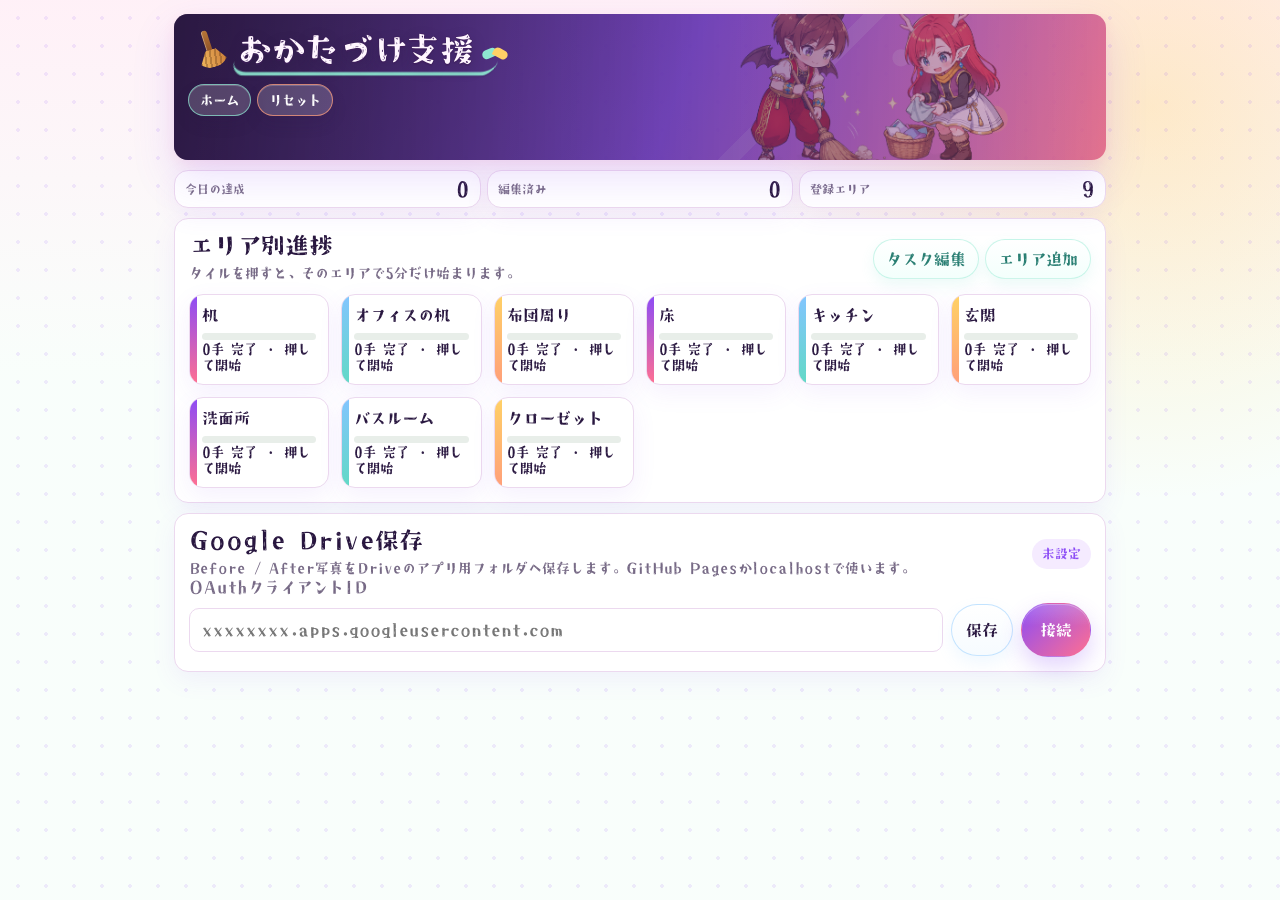
==== index.html @ eb240809 "Bust font stylesheet cache" ====
<!doctype html>
<html lang="ja">
  <head>
    <meta charset="utf-8">
    <meta name="viewport" content="width=device-width, initial-scale=1, viewport-fit=cover">
    <title>おかたづけ一手</title>
    <meta name="theme-color" content="#8c4cf6">
    <link rel="manifest" href="manifest.webmanifest">
    <link rel="stylesheet" href="styles.css?v=craftmincho-1">
    <script src="https://accounts.google.com/gsi/client" async defer></script>
  </head>
  <body>
    <div class="app-shell">
      <header class="app-header">
        <div class="header-main">
          <div>
            <h1 class="brand-logo" aria-label="おかたづけ支援">
              <span class="brand-mark" aria-hidden="true"></span>
              <span class="brand-text">おかたづけ支援</span>
              <span class="brand-leaf" aria-hidden="true"></span>
            </h1>
            <div class="header-tools">
              <button class="header-action" id="homeButton" type="button">ホーム</button>
              <button class="header-action hidden" id="headerResumeButton" type="button">再開</button>
              <button class="header-action" id="resetButton" type="button">リセット</button>
            </div>
          </div>
        </div>
      </header>

      <main>
        <section class="screen active" id="homeScreen" aria-label="ホーム">
          <div class="metrics-row">
            <article>
              <span>今日の達成</span>
              <strong id="todayCount">0</strong>
            </article>
            <article>
              <span>編集済み</span>
              <strong id="holdCount">0</strong>
            </article>
            <article>
              <span>登録エリア</span>
              <strong id="areaCount">0</strong>
            </article>
          </div>

          <section class="panel" aria-labelledby="areaTitle">
            <div class="section-head">
              <div>
                <h2 id="areaTitle">エリア別進捗</h2>
                <p class="panel-note">タイルを押すと、そのエリアで5分だけ始まります。</p>
              </div>
              <div class="section-actions">
                <button class="text-button" id="editTasksButton" type="button">タスク編集</button>
                <button class="text-button" id="headerAddAreaButton" type="button">エリア追加</button>
              </div>
            </div>
            <div class="area-grid" id="areaGrid"></div>
          </section>

          <section class="panel" aria-labelledby="driveTitle">
            <div class="section-head">
              <div>
                <h2 id="driveTitle">Google Drive保存</h2>
                <p class="panel-note">Before / After写真をDriveのアプリ用フォルダへ保存します。GitHub Pagesかlocalhostで使います。</p>
              </div>
              <span class="status-pill" id="driveStatus">未接続</span>
            </div>
            <label class="field-label" for="driveClientIdInput">OAuthクライアントID</label>
            <div class="inline-form">
              <input id="driveClientIdInput" type="text" placeholder="xxxxxxxx.apps.googleusercontent.com">
              <button class="secondary-button" id="saveDriveClientButton" type="button">保存</button>
              <button class="primary-button" id="connectDriveButton" type="button">接続</button>
            </div>
          </section>
        </section>

        <section class="screen" id="setupScreen" aria-labelledby="setupTitle">
          <div class="section-head">
            <div>
              <p class="eyebrow">今日の状態</p>
              <h2 id="setupTitle">最初の条件だけ選ぶ</h2>
            </div>
          </div>

          <div class="panel">
            <label class="field-label" for="areaSelect">作業エリア</label>
            <select id="areaSelect"></select>
          </div>

          <div class="mode-grid" id="modeGrid"></div>

          <div class="panel">
            <label class="field-label">時間</label>
            <div class="segmented" id="durationGroup" role="group" aria-label="セッション時間">
              <button type="button" data-duration="2">2分</button>
              <button type="button" data-duration="5" class="selected">5分</button>
              <button type="button" data-duration="10">10分</button>
            </div>
          </div>

          <div class="panel">
            <label class="field-label" for="beforeInput">Before写真</label>
            <label class="photo-start-button" for="beforeInput">写真を撮る / 選ぶ</label>
            <input class="visually-hidden" id="beforeInput" type="file" accept="image/*" capture="environment">
            <img class="preview hidden" id="beforePreview" alt="Before写真のプレビュー">
          </div>

          <button class="primary-button wide" id="beginSessionButton" type="button">この条件で始める</button>
        </section>

        <section class="screen run-screen" id="runScreen" aria-labelledby="taskText">
          <div class="run-status">
            <span id="currentArea">机</span>
            <strong id="timerText">05:00</strong>
            <span><b id="sessionDoneCount">0</b>手</span>
          </div>

          <div class="task-stage">
            <div class="task-main">
              <h2 id="taskText">ゴミを3つ捨てる</h2>
            </div>
            <div class="rpg-coach" aria-live="polite">
              <img class="run-mascot" id="runMascot" src="assets/chibi-broom.png" alt="ジーン">
              <div class="rpg-bubble">
                <span class="rpg-name" id="coachName">ジーン</span>
                <p id="coachLine">ぼくが次の一手だけ出します。ここだけ見れば大丈夫です。</p>
              </div>
            </div>
          </div>

          <div class="run-actions">
            <button class="done-button" id="doneButton" type="button">やった</button>
            <button class="secondary-button" id="skipButton" type="button">スキップ</button>
            <button class="secondary-button" id="endButton" type="button">終了</button>
          </div>
          <div class="completion-pop hidden" id="completionPop" aria-live="polite">できた</div>
        </section>

        <section class="screen" id="summaryScreen" aria-labelledby="summaryTitle">
          <div class="summary-hero">
            <div class="summary-mascots" aria-hidden="true">
              <img src="assets/chibi-broom.png" alt="">
              <img src="assets/chibi-laundry.png" alt="">
            </div>
            <p class="summary-dialogue" id="summaryDialogue">ぼくたちも見ていました。ここまでで十分です。</p>
          </div>

          <div class="metrics-row">
            <article>
              <span>今回</span>
              <strong id="summarySessionCount">0</strong>
            </article>
            <article>
              <span>今日</span>
              <strong id="summaryTodayCount">0</strong>
            </article>
          </div>

          <div class="photo-pair">
            <div>
              <span>Before</span>
              <label class="photo-start-button compact" for="summaryBeforeInput">Beforeを撮る / 選ぶ</label>
              <input class="visually-hidden" id="summaryBeforeInput" type="file" accept="image/*" capture="environment">
              <img id="summaryBefore" alt="Before写真">
            </div>
            <div>
              <span>After</span>
              <label class="photo-start-button compact" for="afterInput">Afterを撮る / 選ぶ</label>
              <input class="visually-hidden" id="afterInput" type="file" accept="image/*" capture="environment">
              <img id="summaryAfter" alt="After写真">
            </div>
          </div>

          <div class="home-actions">
            <button class="primary-button" id="continueButton" type="button">続ける</button>
            <button class="secondary-button" id="finishButton" type="button">終了する</button>
          </div>
        </section>
      </main>

    </div>

    <div class="toast hidden" id="toast" role="status" aria-live="polite"></div>

    <dialog id="beforeDialog">
      <form method="dialog" class="dialog-body before-dialog">
        <h2>Before写真</h2>
        <p class="panel-note" id="beforeDialogArea">始める前の写真を残せます。</p>
        <label class="photo-start-button" for="quickBeforeInput">写真を撮る / 選ぶ</label>
        <input class="visually-hidden" id="quickBeforeInput" type="file" accept="image/*" capture="environment">
        <img class="preview hidden" id="quickBeforePreview" alt="Before写真のプレビュー">
        <div class="dialog-actions">
          <button class="secondary-button" id="skipBeforeButton" type="button">写真なしで開始</button>
          <button class="primary-button" id="startWithBeforeButton" type="button">開始</button>
        </div>
      </form>
    </dialog>

    <dialog id="areaDialog">
      <form method="dialog" class="dialog-body">
        <h2>エリアを追加</h2>
        <label class="field-label" for="areaNameInput">名前</label>
        <input id="areaNameInput" type="text" maxlength="16" placeholder="例: 本棚">
        <div class="dialog-actions">
          <button class="secondary-button" value="cancel" type="submit">閉じる</button>
          <button class="primary-button" id="saveAreaButton" value="default" type="button">追加</button>
        </div>
      </form>
    </dialog>

    <dialog id="taskDialog">
      <form method="dialog" class="dialog-body">
        <h2>掃除タスクを編集</h2>
        <label class="field-label" for="taskAreaSelect">エリア</label>
        <select id="taskAreaSelect"></select>
        <label class="field-label" for="taskListInput">候補</label>
        <textarea id="taskListInput" rows="10" placeholder="1行に1つずつ入力"></textarea>
        <p class="panel-note">空行は無視します。保存すると、そのエリアで表示される候補に反映されます。</p>
        <div class="dialog-actions">
          <button class="secondary-button" id="resetTasksButton" value="default" type="button">初期値に戻す</button>
          <button class="secondary-button" value="cancel" type="submit">閉じる</button>
          <button class="primary-button" id="saveTasksButton" value="default" type="button">保存</button>
        </div>
      </form>
    </dialog>

    <script src="app.js"></script>
  </body>
</html>
---- styles.css ----
@font-face {
  font-family: "Craft Mincho";
  src: url("assets/fonts/craftmincho.otf?v=craftmincho-1") format("opentype");
  font-display: swap;
}

:root {
  color-scheme: light;
  --ink: #28163f;
  --muted: #766985;
  --paper: #fff7fb;
  --panel: #ffffff;
  --panel-2: #fff0f7;
  --line: #ecd9ef;
  --line-strong: #dab7e6;
  --mint: #8ee8d1;
  --leaf: #287e72;
  --coral: #ff6f91;
  --berry: #8c4cf6;
  --gold: #ffd166;
  --sky: #83c5ff;
  --aqua: #62d9c6;
  --peach: #ff9f7a;
  --lavender: #b88cff;
  --shadow: 0 18px 42px rgba(140, 76, 246, 0.17), 0 4px 12px rgba(255, 111, 145, 0.10);
  --radius: 14px;
}

* {
  box-sizing: border-box;
}

body {
  margin: 0;
  min-height: 100vh;
  background:
    radial-gradient(circle at 18px 18px, rgba(140, 76, 246, 0.11) 2px, transparent 2px),
    radial-gradient(circle at 90% 12%, rgba(255, 209, 102, 0.32), transparent 28%),
    linear-gradient(180deg, rgba(255, 240, 247, 0.95), rgba(248, 255, 251, 0.92) 42%),
    var(--paper);
  background-size: 28px 28px, auto, auto;
  color: var(--ink);
  font-family: "Craft Mincho", "Yu Mincho", "Hiragino Mincho ProN", "Yu Gothic UI", "Meiryo", serif;
}

button,
input,
select {
  font: inherit;
}

button {
  cursor: pointer;
}

.visually-hidden {
  position: absolute;
  width: 1px;
  height: 1px;
  padding: 0;
  margin: -1px;
  overflow: hidden;
  clip: rect(0, 0, 0, 0);
  white-space: nowrap;
  border: 0;
}

.app-shell {
  width: min(960px, 100%);
  margin: 0 auto;
  padding: 14px 14px 32px;
}

.app-header,
.header-main,
.header-tools,
.section-head,
.run-status,
.dialog-actions {
  display: flex;
  align-items: center;
  justify-content: space-between;
  gap: 14px;
}

.app-header {
  position: relative;
  margin-bottom: 10px;
  padding: 14px 14px 44px;
  min-height: 116px;
  overflow: hidden;
  color: #ffffff;
  border-radius: 14px;
  background:
    linear-gradient(110deg, rgba(40, 22, 63, 0.96) 0%, rgba(140, 76, 246, 0.90) 54%, rgba(255, 111, 145, 0.86) 100%);
  box-shadow: var(--shadow);
}

.app-header::after {
  content: "";
  position: absolute;
  inset: 0;
  background:
    linear-gradient(90deg, rgba(40, 22, 63, 0.92) 0%, rgba(40, 22, 63, 0.58) 40%, rgba(40, 22, 63, 0.18) 100%),
    url("assets/chibi-cleaning-header.png"),
    radial-gradient(circle at 78% 30%, rgba(255, 255, 255, 0.22) 0 8px, transparent 9px),
    radial-gradient(circle at 88% 72%, rgba(255, 209, 102, 0.26) 0 13px, transparent 14px),
    linear-gradient(135deg, transparent 0 64%, rgba(255, 255, 255, 0.18) 64% 66%, transparent 66%);
  background-repeat: no-repeat, no-repeat, no-repeat, no-repeat, no-repeat;
  background-position: center, right 12px bottom -18px, center, center, center;
  background-size: cover, min(430px, 62%) auto, auto, auto, auto;
  opacity: 0.72;
  pointer-events: none;
}

.header-main {
  display: block;
  justify-content: flex-start;
  z-index: 2;
}

.header-tools {
  display: flex;
  flex-wrap: wrap;
  justify-content: flex-start;
  z-index: 2;
  gap: 6px;
  margin-top: 8px;
}

.app-header h1,
.app-header p,
h2,
p {
  margin: 0;
}

.brand-logo {
  position: relative;
  display: inline-flex;
  align-items: center;
  gap: 8px;
  width: fit-content;
  min-height: 44px;
  padding: 2px 12px 8px 2px;
  color: #fff6ff;
  font-weight: 1000;
  line-height: 1;
  letter-spacing: 0;
  text-shadow:
    0 2px 0 rgba(64, 31, 92, 0.55),
    0 5px 14px rgba(40, 22, 63, 0.34);
}

.brand-logo::after {
  content: "";
  position: absolute;
  left: 44px;
  right: 24px;
  bottom: 0;
  height: 11px;
  border-bottom: 4px solid rgba(142, 232, 209, 0.92);
  border-radius: 0 0 999px 999px;
  transform: skewX(-16deg);
  filter: drop-shadow(0 2px 0 rgba(40, 22, 63, 0.18));
}

.brand-text {
  position: relative;
  z-index: 1;
  font-size: clamp(1.45rem, 4vw, 2.15rem);
  -webkit-text-stroke: 0.035em rgba(64, 31, 92, 0.72);
  paint-order: stroke fill;
}

.brand-mark {
  position: relative;
  z-index: 1;
  width: 38px;
  height: 38px;
  flex: 0 0 auto;
  transform: rotate(-18deg);
}

.brand-mark::before {
  content: "";
  position: absolute;
  left: 16px;
  top: 0;
  width: 6px;
  height: 32px;
  border-radius: 999px;
  background: linear-gradient(#b87538, #7e431f);
  box-shadow: inset 1px 0 0 rgba(255, 255, 255, 0.35);
}

.brand-mark::after {
  content: "";
  position: absolute;
  left: 3px;
  bottom: 0;
  width: 34px;
  height: 18px;
  border-radius: 2px 2px 16px 16px;
  background:
    repeating-linear-gradient(100deg, rgba(104, 60, 24, 0.36) 0 2px, transparent 2px 5px),
    linear-gradient(90deg, #f4bb61, #c87a36);
  clip-path: polygon(35% 0, 65% 0, 100% 100%, 0 100%);
}

.brand-leaf {
  position: relative;
  z-index: 1;
  width: 26px;
  height: 20px;
  flex: 0 0 auto;
}

.brand-leaf::before,
.brand-leaf::after {
  content: "";
  position: absolute;
  bottom: 1px;
  width: 15px;
  height: 9px;
  border-radius: 99px 99px 0 99px;
  background: #8ee8d1;
}

.brand-leaf::before {
  left: 0;
  transform: rotate(-24deg);
}

.brand-leaf::after {
  right: 0;
  transform: rotate(28deg) scaleX(-1);
  background: #ffd166;
}

.eyebrow {
  color: var(--berry);
  font-size: 0.78rem;
  font-weight: 800;
}

.app-header .eyebrow {
  color: #ffe89c;
}

.screen {
  display: none;
  animation: fadeIn 160ms ease-out;
}

.screen.active {
  display: block;
}

.hero {
  display: grid;
  grid-template-columns: 1.2fr 0.8fr;
  gap: 22px;
  align-items: stretch;
  min-height: 280px;
  padding: 28px;
  overflow: hidden;
  background: #ffffff;
  border: 1.5px solid var(--line);
  border-radius: var(--radius);
  box-shadow: var(--shadow);
}

.hero-copy {
  display: flex;
  flex-direction: column;
  justify-content: center;
  gap: 14px;
}

.hero-copy h2,
.summary-hero h2 {
  max-width: 11em;
  font-size: clamp(2rem, 7vw, 4.1rem);
  line-height: 1.06;
}

.hero-copy p:last-child,
.summary-hero p:last-child {
  max-width: 34rem;
  color: var(--muted);
  line-height: 1.8;
}

.mini-stat,
.ghost-chip {
  display: inline-flex;
  align-items: center;
  min-height: 32px;
  padding: 0 12px;
  border-radius: 999px;
  font-size: 0.82rem;
  font-weight: 900;
}

.header-action {
  min-height: 32px;
  padding: 0 11px;
  border: 1.5px solid rgba(255, 255, 255, 0.36);
  border-radius: 999px;
  background: rgba(255, 255, 255, 0.18);
  color: #ffffff;
  font-size: 0.82rem;
  font-weight: 900;
  box-shadow: inset 0 1px 0 rgba(255, 255, 255, 0.20), 0 8px 16px rgba(40, 22, 63, 0.12);
  transition: transform 0.14s ease, background 0.14s ease, box-shadow 0.14s ease;
}

.header-action:hover {
  transform: translateY(-1px);
  background: rgba(255, 255, 255, 0.25);
}

#homeButton {
  border-color: rgba(142, 232, 209, 0.72);
}

#headerResumeButton {
  border-color: rgba(255, 209, 102, 0.82);
  background: rgba(255, 209, 102, 0.24);
}

#resetButton {
  border-color: rgba(255, 159, 122, 0.72);
}

.section-actions {
  display: flex;
  flex-wrap: wrap;
  justify-content: flex-end;
  gap: 6px;
}

.mini-stat,
.ghost-chip {
  border: 1.5px solid rgba(255, 255, 255, 0.36);
  background: rgba(255, 255, 255, 0.14);
  color: #ffffff;
}

.room-visual {
  position: relative;
  min-height: 230px;
  border-radius: var(--radius);
  background:
    linear-gradient(90deg, rgba(255, 255, 255, 0.65) 1px, transparent 1px),
    linear-gradient(180deg, #f2f7f2 0 63%, #d9c5a0 63% 100%);
  background-size: 34px 34px, auto;
  overflow: hidden;
}

.hero-mascot {
  position: absolute;
  z-index: 5;
  object-fit: contain;
  filter: drop-shadow(0 10px 14px rgba(40, 22, 63, 0.20));
  pointer-events: none;
}

.hero-mascot-broom {
  right: 74px;
  bottom: 16px;
  width: 116px;
  height: 116px;
}

.hero-mascot-laundry {
  right: 5px;
  bottom: 34px;
  width: 96px;
  height: 96px;
}

.window {
  position: absolute;
  top: 24px;
  right: 26px;
  width: 92px;
  height: 76px;
  border: 8px solid #ffffff;
  background: var(--sky);
  box-shadow: 0 8px 0 rgba(35, 48, 51, 0.08);
}

.desk {
  position: absolute;
  left: 25px;
  bottom: 58px;
  width: 165px;
  height: 62px;
  border-radius: 6px;
  background: #6f8d7f;
}

.desk::before,
.desk::after {
  content: "";
  position: absolute;
  bottom: -58px;
  width: 16px;
  height: 58px;
  background: #4d665d;
}

.desk::before {
  left: 22px;
}

.desk::after {
  right: 22px;
}

.basket {
  position: absolute;
  right: 34px;
  bottom: 28px;
  width: 62px;
  height: 66px;
  border: 8px solid var(--coral);
  border-top-width: 12px;
  border-radius: 8px 8px 18px 18px;
}

.paper {
  position: absolute;
  width: 46px;
  height: 32px;
  background: #ffffff;
  border: 2px solid #cfdbd6;
  transform: rotate(-8deg);
}

.paper-a {
  left: 56px;
  bottom: 28px;
}

.paper-b {
  left: 142px;
  bottom: 24px;
  transform: rotate(10deg);
}

.spark {
  position: absolute;
  right: 122px;
  top: 112px;
  width: 34px;
  height: 34px;
  background: var(--gold);
  clip-path: polygon(50% 0, 62% 36%, 100% 50%, 62% 64%, 50% 100%, 38% 64%, 0 50%, 38% 36%);
}

.home-actions,
.metrics-row,
.mode-grid,
.area-grid,
.photo-pair {
  display: grid;
  gap: 12px;
}

.home-actions {
  grid-template-columns: 1fr 1fr;
  margin: 18px 0;
}

.metrics-row {
  grid-template-columns: repeat(3, 1fr);
  gap: 6px;
  margin-bottom: 8px;
}

.metrics-row article,
.panel,
.mode-card,
.area-card,
.summary-hero,
.task-stage,
.photo-pair > div {
  background: var(--panel);
  border: 1.5px solid var(--line);
  border-radius: var(--radius);
  box-shadow: 0 8px 24px rgba(140, 76, 246, 0.08);
}

.metrics-row article {
  display: flex;
  min-width: 0;
  align-items: center;
  justify-content: space-between;
  gap: 6px;
  padding: 8px 10px;
}

.metrics-row span,
.photo-pair span,
.photo-pair label {
  display: block;
  color: var(--muted);
  font-size: 0.76rem;
  font-weight: 700;
}

.metrics-row strong {
  display: block;
  margin-top: 0;
  font-size: 1.25rem;
  line-height: 1;
}

.panel {
  margin-top: 10px;
  padding: 14px;
}

.area-grid {
  grid-template-columns: repeat(auto-fit, minmax(140px, 1fr));
  margin-top: 10px;
}

.area-card {
  width: 100%;
  min-height: 90px;
  padding: 12px;
  position: relative;
  overflow: hidden;
  color: var(--ink);
  text-align: left;
  cursor: pointer;
}

.area-card::before {
  content: "";
  position: absolute;
  inset: 0 auto 0 0;
  width: 7px;
  background: linear-gradient(180deg, var(--berry), var(--coral));
}

.area-card:nth-child(3n + 2)::before {
  background: linear-gradient(180deg, var(--sky), var(--aqua));
}

.area-card:nth-child(3n)::before {
  background: linear-gradient(180deg, var(--gold), var(--peach));
}

.area-card:hover {
  border-color: var(--coral);
  transform: translateY(-1px);
}

.area-card strong {
  display: block;
  margin-bottom: 10px;
}

.progress-track {
  height: 7px;
  overflow: hidden;
  border-radius: 999px;
  background: #e8eee9;
}

.progress-fill {
  width: 0;
  height: 100%;
  background: linear-gradient(90deg, var(--mint), var(--leaf));
}

.mode-grid {
  grid-template-columns: repeat(auto-fit, minmax(150px, 1fr));
  margin-top: 14px;
}

.mode-card {
  position: relative;
  min-height: 98px;
  padding: 16px;
  overflow: hidden;
  text-align: left;
}

.mode-card.selected {
  outline: 3px solid rgba(255, 111, 145, 0.24);
  border-color: var(--coral);
  background: linear-gradient(180deg, #fff, #fff4f8);
}

.mode-card::after {
  content: "";
  position: absolute;
  right: -8px;
  bottom: -14px;
  width: 58px;
  height: 58px;
  background: url("assets/chibi-broom.png") center / contain no-repeat;
  opacity: 0.24;
  pointer-events: none;
}

.mode-card:nth-child(4n + 2)::after,
.mode-card:nth-child(4n + 3)::after {
  background-image: url("assets/chibi-laundry.png");
}

.mode-card strong,
.mode-card span {
  display: block;
}

.mode-card span {
  margin-top: 8px;
  color: var(--muted);
  font-size: 0.86rem;
  line-height: 1.5;
}

.field-label {
  display: block;
  margin-bottom: 8px;
  color: var(--muted);
  font-weight: 800;
}

.panel-note {
  margin-top: 5px;
  color: var(--muted);
  font-size: 0.86rem;
  line-height: 1.6;
}

.inline-form {
  display: grid;
  grid-template-columns: minmax(0, 1fr) auto auto;
  gap: 8px;
  align-items: center;
}

.status-pill {
  display: inline-flex;
  align-items: center;
  min-height: 30px;
  padding: 0 10px;
  border-radius: 999px;
  background: #f5ebff;
  color: var(--berry);
  font-size: 0.8rem;
  font-weight: 900;
  white-space: nowrap;
}

.status-pill.connected {
  background: #e7fff7;
  color: var(--leaf);
}

select,
input[type="text"],
input[type="file"] {
  width: 100%;
  min-height: 44px;
}

select,
input[type="text"] {
  border: 1px solid var(--line);
  border-radius: 10px;
  padding: 0 12px;
  background: #ffffff;
}

textarea {
  width: 100%;
  min-height: 220px;
  resize: vertical;
  border: 1px solid var(--line);
  border-radius: 10px;
  padding: 10px 12px;
  background: #ffffff;
  line-height: 1.7;
}

.segmented {
  display: grid;
  grid-template-columns: repeat(3, 1fr);
  gap: 8px;
}

.primary-button,
.secondary-button,
.done-button,
.text-button,
.icon-button,
.segmented button {
  border-radius: 999px;
  border: 1px solid transparent;
  font-weight: 800;
  transition: transform 0.14s ease, box-shadow 0.14s ease, background 0.14s ease, border-color 0.14s ease;
}

.primary-button:hover,
.secondary-button:hover,
.done-button:hover,
.icon-button:hover,
.segmented button:hover {
  transform: translateY(-1px);
}

.primary-button,
.done-button {
  min-height: 54px;
  padding: 0 18px;
  background:
    linear-gradient(180deg, rgba(255, 255, 255, 0.22), transparent 42%),
    linear-gradient(135deg, var(--berry), var(--coral));
  color: #ffffff;
  box-shadow: 0 10px 22px rgba(140, 76, 246, 0.24), inset 0 1px 0 rgba(255, 255, 255, 0.28);
}

.secondary-button,
.segmented button {
  min-height: 52px;
  padding: 0 14px;
  border-color: rgba(131, 197, 255, 0.45);
  background:
    linear-gradient(180deg, #ffffff, #f6fbff);
  color: var(--ink);
  box-shadow: 0 7px 16px rgba(131, 197, 255, 0.12);
}

.secondary-button:hover,
.segmented button:hover {
  border-color: rgba(131, 197, 255, 0.78);
  box-shadow: 0 10px 18px rgba(131, 197, 255, 0.18);
}

.photo-start-button {
  display: grid;
  min-height: 68px;
  place-items: center;
  padding: 0 18px;
  border: 2px dashed rgba(98, 217, 198, 0.78);
  border-radius: 12px;
  background:
    radial-gradient(circle at 18px 16px, rgba(255, 209, 102, 0.28) 0 7px, transparent 8px),
    linear-gradient(180deg, #ffffff, #effffb);
  color: #1d766d;
  font-weight: 900;
  text-align: center;
  cursor: pointer;
  box-shadow: 0 8px 18px rgba(98, 217, 198, 0.12);
}

.photo-start-button.compact {
  min-height: 48px;
  margin-top: 10px;
  padding: 0 12px;
  border-width: 1.5px;
  font-size: 0.9rem;
}

.before-dialog .preview {
  max-height: 220px;
}

.segmented button.selected {
  border-color: rgba(40, 126, 114, 0.42);
  background:
    linear-gradient(180deg, rgba(255, 255, 255, 0.78), rgba(236, 255, 249, 0.98)),
    linear-gradient(135deg, var(--mint), var(--gold));
  color: var(--leaf);
  box-shadow: 0 8px 18px rgba(98, 217, 198, 0.18);
}

.done-button {
  min-height: 76px;
  font-size: 1.35rem;
  background:
    linear-gradient(180deg, rgba(255, 255, 255, 0.22), transparent 45%),
    linear-gradient(135deg, #a04df8 0%, #ef5fb2 54%, #ff8c6f 100%);
  box-shadow: 0 16px 28px rgba(239, 95, 178, 0.26), inset 0 1px 0 rgba(255, 255, 255, 0.30);
}

.text-button {
  min-height: 40px;
  padding: 0 12px;
  border-color: rgba(142, 232, 209, 0.45);
  background: linear-gradient(180deg, #ffffff, #f3fffc);
  color: var(--leaf);
  box-shadow: 0 6px 14px rgba(98, 217, 198, 0.12);
}

.icon-button {
  width: 44px;
  height: 44px;
  background: rgba(255, 255, 255, 0.92);
  border-color: rgba(255, 255, 255, 0.72);
  color: var(--ink);
  font-size: 1.1rem;
}

#skipButton {
  border-color: rgba(131, 197, 255, 0.70);
  background: linear-gradient(180deg, #ffffff, #eef8ff);
  color: #276c9f;
}

#endButton,
#finishButton,
#skipBeforeButton {
  border-color: rgba(255, 209, 102, 0.72);
  background: linear-gradient(180deg, #ffffff, #fff8df);
  color: #765916;
}

#resetTasksButton {
  border-color: rgba(255, 159, 122, 0.58);
  background: linear-gradient(180deg, #ffffff, #fff2eb);
  color: #9a4b2c;
}

button:active,
.photo-start-button:active {
  transform: translateY(1px) scale(0.99);
}

button:focus-visible,
.photo-start-button:focus-visible {
  outline: 3px solid rgba(255, 209, 102, 0.82);
  outline-offset: 3px;
}

.wide {
  width: 100%;
  margin-top: 16px;
}

.run-screen {
  max-width: 620px;
  margin: 0 auto;
}

.run-status {
  margin-bottom: 14px;
  padding: 12px 14px;
  background: #ffffff;
  border: 1.5px solid var(--line);
  border-radius: var(--radius);
}

.run-status strong {
  font-size: 1.6rem;
}

.task-stage {
  position: relative;
  display: flex;
  min-height: 300px;
  padding: 28px;
  flex-direction: column;
  align-items: center;
  justify-content: space-between;
  gap: 22px;
  text-align: center;
  box-shadow: var(--shadow);
  overflow: visible;
}

.task-main {
  display: grid;
  width: 100%;
  min-height: 178px;
  place-items: center;
}

.run-mascot {
  width: clamp(72px, 17vw, 104px);
  height: clamp(82px, 18vw, 116px);
  object-fit: contain;
  opacity: 1;
  filter: drop-shadow(0 10px 16px rgba(40, 22, 63, 0.18));
  pointer-events: none;
}

.task-stage h2 {
  max-width: 12em;
  font-size: clamp(2.1rem, 8.2vw, 4.55rem);
  line-height: 1.12;
  overflow-wrap: anywhere;
}

.rpg-coach {
  display: grid;
  grid-template-columns: minmax(72px, 104px) minmax(0, 1fr);
  align-items: end;
  gap: 12px;
  width: min(560px, 100%);
  margin: 0 auto;
}

.rpg-bubble {
  position: relative;
  min-height: 86px;
  padding: 12px 16px 14px;
  border: 3px double #5b377d;
  border-radius: 10px;
  background:
    linear-gradient(180deg, rgba(255, 255, 255, 0.98), rgba(255, 247, 252, 0.98));
  box-shadow: 0 12px 24px rgba(40, 22, 63, 0.12);
  text-align: left;
}

.rpg-bubble::before {
  content: "";
  position: absolute;
  left: -9px;
  bottom: 22px;
  width: 14px;
  height: 14px;
  transform: rotate(45deg);
  border-left: 3px double #5b377d;
  border-bottom: 3px double #5b377d;
  background: rgba(255, 252, 255, 0.98);
}

.rpg-name {
  display: inline-flex;
  margin-bottom: 6px;
  padding: 2px 9px 3px;
  border-radius: 999px;
  background: #f3e8ff;
  color: var(--berry);
  font-size: 0.76rem;
  font-weight: 900;
  line-height: 1.2;
}

.rpg-bubble p {
  color: var(--ink);
  font-size: clamp(0.88rem, 3.4vw, 1rem);
  font-weight: 800;
  line-height: 1.62;
}

.run-actions {
  display: grid;
  grid-template-columns: 1.2fr 1fr 1fr;
  gap: 10px;
  margin-top: 14px;
}

.run-actions .done-button {
  grid-column: auto;
}

.end-button {
  display: none;
  margin: 14px auto 0;
}

.completion-pop {
  position: fixed;
  inset: auto 0 24px;
  width: fit-content;
  margin: auto;
  padding: 12px 18px;
  border-radius: 999px;
  background: var(--gold);
  color: #352a0d;
  font-weight: 900;
  box-shadow: var(--shadow);
}

.toast {
  position: fixed;
  left: 50%;
  bottom: max(24px, env(safe-area-inset-bottom));
  z-index: 120;
  transform: translateX(-50%);
  max-width: calc(100vw - 28px);
  padding: 12px 18px;
  border-radius: 999px;
  background: var(--ink);
  color: #ffffff;
  font-size: 0.9rem;
  font-weight: 800;
  white-space: nowrap;
  box-shadow: var(--shadow);
  animation: toastIn 260ms cubic-bezier(.34, 1.56, .64, 1) both;
}

.completion-pop.show {
  animation: pop 800ms ease-out;
}

.summary-hero {
  position: relative;
  min-height: 150px;
  padding: 24px 210px 24px 24px;
  overflow: hidden;
}

.summary-dialogue {
  position: relative;
  max-width: 32rem;
  margin: 0;
  padding: 14px 16px;
  border: 1.5px solid var(--line-strong);
  border-radius: 14px;
  background: rgba(255, 255, 255, 0.92);
  color: var(--ink);
  font-weight: 900;
  line-height: 1.7;
  box-shadow: 0 8px 22px rgba(140, 76, 246, 0.10);
}

.summary-mascots {
  position: absolute;
  right: 16px;
  bottom: -8px;
  display: flex;
  align-items: flex-end;
  pointer-events: none;
}

.summary-mascots img {
  width: 92px;
  height: 92px;
  object-fit: contain;
  filter: drop-shadow(0 10px 14px rgba(40, 22, 63, 0.16));
}

.summary-mascots img:last-child {
  margin-left: -22px;
}

.photo-pair {
  grid-template-columns: 1fr 1fr;
  margin: 14px 0;
}

.photo-pair > div {
  min-height: 190px;
  padding: 14px;
}

.preview,
.photo-pair img {
  display: block;
  width: 100%;
  max-height: 280px;
  margin-top: 10px;
  object-fit: cover;
  border-radius: 8px;
  background: #edf2ee;
}

.photo-pair img:not([src]) {
  min-height: 130px;
}

dialog {
  width: min(420px, calc(100% - 30px));
  border: 0;
  border-radius: 8px;
  box-shadow: var(--shadow);
}

.mobile-dock {
  display: none;
}

.dialog-body {
  display: grid;
  gap: 14px;
}

.hidden {
  display: none !important;
}

@keyframes fadeIn {
  from {
    opacity: 0;
    transform: translateY(4px);
  }
  to {
    opacity: 1;
    transform: translateY(0);
  }
}

@keyframes pop {
  0% {
    opacity: 0;
    transform: translateY(12px) scale(0.94);
  }
  20%,
  70% {
    opacity: 1;
    transform: translateY(0) scale(1);
  }
  100% {
    opacity: 0;
    transform: translateY(-8px) scale(0.98);
  }
}

@keyframes toastIn {
  from {
    opacity: 0;
    transform: translateX(-50%) translateY(12px) scale(0.96);
  }
  to {
    opacity: 1;
    transform: translateX(-50%) translateY(0) scale(1);
  }
}

@keyframes floatIn {
  from {
    opacity: 0;
    transform: translateY(14px) scale(0.96);
  }
  to {
    opacity: 1;
    transform: translateY(0) scale(1);
  }
}

@media (max-width: 720px) {
  .app-shell {
    padding: 8px 8px 24px;
  }

  .app-header {
    align-items: flex-start;
    padding: 10px 8px 42px;
    min-height: 108px;
    border-radius: 12px;
  }

  .app-header::after {
    background-position: center, right -44px bottom -12px, center, center, center;
    background-size: cover, 260px auto, auto, auto, auto;
    opacity: 0.62;
  }

  .header-tools {
    width: 100%;
    justify-content: flex-start;
    margin-top: 8px;
  }

  .section-head {
    align-items: flex-start;
  }

  .section-actions {
    min-width: max-content;
  }

  .hero,
  .home-actions,
  .photo-pair {
    grid-template-columns: 1fr;
  }

  .metrics-row {
    grid-template-columns: repeat(3, minmax(0, 1fr));
  }

  .hero {
    padding: 20px;
  }

  .room-visual {
    min-height: 190px;
  }

  .task-stage {
    min-height: 270px;
    padding: 22px;
  }

  .task-main {
    min-height: 160px;
  }

  .hero-mascot-broom {
    right: 52px;
    width: 96px;
    height: 96px;
  }

  .hero-mascot-laundry {
    right: -4px;
    width: 82px;
    height: 82px;
  }

  .run-actions {
    position: sticky;
    bottom: 0;
    padding-top: 8px;
    background: linear-gradient(180deg, transparent, var(--paper) 18%);
  }

  .toast {
    bottom: 24px;
    font-size: 0.82rem;
  }

  .inline-form {
    grid-template-columns: 1fr;
  }
}

body.mobile-preview {
  max-width: 430px;
  margin: 0 auto;
  background-attachment: fixed;
}

body.mobile-preview .app-shell {
  padding: 8px 8px 24px;
}

body.mobile-preview .app-header {
  align-items: flex-start;
  padding: 10px 8px 42px;
  min-height: 108px;
  border-radius: 12px;
}

body.mobile-preview .header-tools {
  width: 100%;
  justify-content: flex-start;
  margin-top: 8px;
}

body.mobile-preview .hero,
body.mobile-preview .home-actions,
body.mobile-preview .photo-pair {
  grid-template-columns: 1fr;
}

body.mobile-preview .metrics-row {
  grid-template-columns: repeat(3, minmax(0, 1fr));
}

@media (max-width: 420px) {
  .hero-copy h2,
  .summary-hero h2 {
    font-size: 2.25rem;
  }

  .task-stage h2 {
    font-size: 2.3rem;
    max-width: 8.4em;
  }

  .rpg-coach {
    grid-template-columns: 66px minmax(0, 1fr);
    gap: 8px;
  }

  .run-mascot {
    width: 66px;
    height: 78px;
  }

  .rpg-bubble {
    min-height: 82px;
    padding: 10px 12px 12px;
  }

  .rpg-bubble p {
    font-size: 0.86rem;
  }

  .run-actions {
    grid-template-columns: 1fr;
  }

  .run-actions .done-button {
    grid-column: auto;
  }

  .summary-hero {
    min-height: 190px;
    padding: 18px 18px 94px;
  }

  .summary-mascots img {
    width: 76px;
    height: 76px;
  }
}
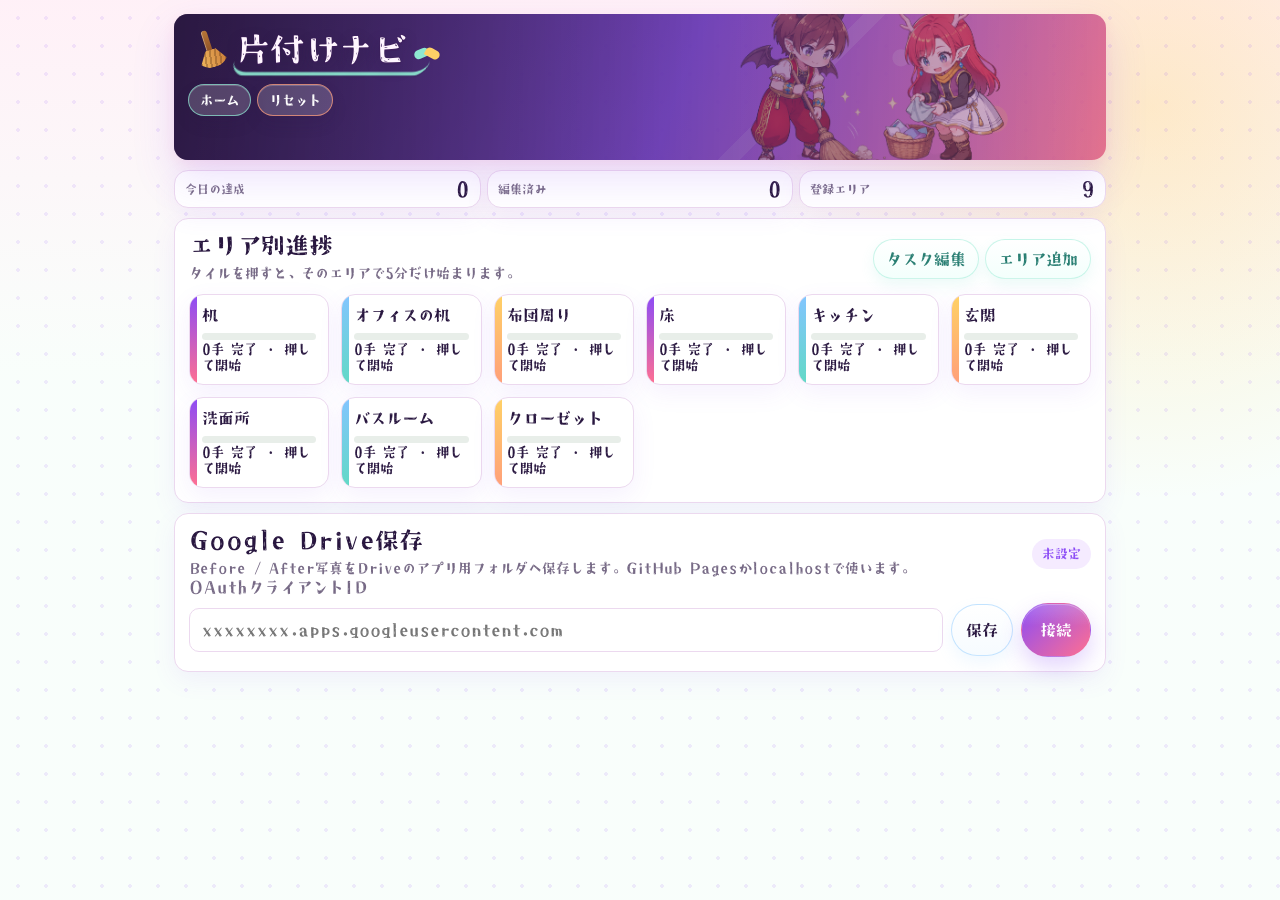
==== commit ab8c2646: "Make app installable as Kataduke Navi" ====
--- a/index.html
+++ b/index.html
@@ -3,9 +3,14 @@
   <head>
     <meta charset="utf-8">
     <meta name="viewport" content="width=device-width, initial-scale=1, viewport-fit=cover">
-    <title>おかたづけ一手</title>
+    <title>片付けナビ</title>
     <meta name="theme-color" content="#8c4cf6">
-    <link rel="manifest" href="manifest.webmanifest">
+    <meta name="mobile-web-app-capable" content="yes">
+    <meta name="apple-mobile-web-app-capable" content="yes">
+    <meta name="apple-mobile-web-app-title" content="片付けナビ">
+    <link rel="manifest" href="manifest.webmanifest?v=kataduke-navi-1">
+    <link rel="icon" type="image/png" sizes="32x32" href="assets/icons/favicon-32.png">
+    <link rel="apple-touch-icon" href="assets/icons/apple-touch-icon.png">
     <link rel="stylesheet" href="styles.css?v=craftmincho-1">
     <script src="https://accounts.google.com/gsi/client" async defer></script>
   </head>
@@ -14,9 +19,9 @@
       <header class="app-header">
         <div class="header-main">
           <div>
-            <h1 class="brand-logo" aria-label="おかたづけ支援">
+            <h1 class="brand-logo" aria-label="片付けナビ">
               <span class="brand-mark" aria-hidden="true"></span>
-              <span class="brand-text">おかたづけ支援</span>
+              <span class="brand-text">片付けナビ</span>
               <span class="brand-leaf" aria-hidden="true"></span>
             </h1>
             <div class="header-tools">
@@ -144,7 +149,16 @@
               <img src="assets/chibi-broom.png" alt="">
               <img src="assets/chibi-laundry.png" alt="">
             </div>
-            <p class="summary-dialogue" id="summaryDialogue">ぼくたちも見ていました。ここまでで十分です。</p>
+            <div class="summary-dialogues" aria-live="polite">
+              <p class="summary-dialogue gene-line" id="summaryGeneDialogue">
+                <span>ジーン</span>
+                <b>ここで終わって大丈夫です。今日の一手、ちゃんと進みました。</b>
+              </p>
+              <p class="summary-dialogue nadia-line" id="summaryNadiaDialogue">
+                <span>ナディア</span>
+                <b>うん、十分！あとは写真だけ見て、にやっとしよ！</b>
+              </p>
+            </div>
           </div>
 
           <div class="metrics-row">
--- a/styles.css
+++ b/styles.css
@@ -285,8 +285,7 @@
   line-height: 1.06;
 }
 
-.hero-copy p:last-child,
-.summary-hero p:last-child {
+.hero-copy p:last-child {
   max-width: 34rem;
   color: var(--muted);
   line-height: 1.8;
@@ -1007,23 +1006,72 @@
 
 .summary-hero {
   position: relative;
-  min-height: 150px;
-  padding: 24px 210px 24px 24px;
+  min-height: 190px;
+  padding: 20px 210px 20px 20px;
   overflow: hidden;
+}
+
+.summary-dialogues {
+  display: grid;
+  gap: 10px;
+  max-width: 36rem;
 }
 
 .summary-dialogue {
   position: relative;
-  max-width: 32rem;
   margin: 0;
-  padding: 14px 16px;
-  border: 1.5px solid var(--line-strong);
-  border-radius: 14px;
-  background: rgba(255, 255, 255, 0.92);
+  padding: 11px 14px 12px;
+  border: 3px double #5b377d;
+  border-radius: 10px;
+  background:
+    linear-gradient(180deg, rgba(255, 255, 255, 0.98), rgba(255, 247, 252, 0.98));
   color: var(--ink);
   font-weight: 900;
-  line-height: 1.7;
+  line-height: 1.55;
   box-shadow: 0 8px 22px rgba(140, 76, 246, 0.10);
+}
+
+.summary-dialogue::after {
+  content: "";
+  position: absolute;
+  right: -9px;
+  bottom: 18px;
+  width: 14px;
+  height: 14px;
+  transform: rotate(45deg);
+  border-top: 3px double #5b377d;
+  border-right: 3px double #5b377d;
+  background: rgba(255, 252, 255, 0.98);
+}
+
+.summary-dialogue span {
+  display: inline-flex;
+  margin-bottom: 5px;
+  padding: 2px 8px 3px;
+  border-radius: 999px;
+  background: #f3e8ff;
+  color: var(--berry);
+  font-size: 0.74rem;
+  line-height: 1.2;
+}
+
+.summary-dialogue b {
+  display: block;
+  font-size: clamp(0.88rem, 3vw, 1rem);
+}
+
+.nadia-line {
+  margin-left: 18px;
+  border-color: #cc4f8f;
+}
+
+.nadia-line::after {
+  border-color: #cc4f8f;
+}
+
+.nadia-line span {
+  background: #ffe8f3;
+  color: #c73f87;
 }
 
 .summary-mascots {
@@ -1300,8 +1348,35 @@
   }
 
   .summary-hero {
-    min-height: 190px;
-    padding: 18px 18px 94px;
+    min-height: 286px;
+    padding: 16px 16px 92px;
+  }
+
+  .summary-dialogues {
+    max-width: none;
+    gap: 8px;
+  }
+
+  .summary-dialogue {
+    padding: 10px 12px;
+  }
+
+  .summary-dialogue::after {
+    right: 24px;
+    bottom: -9px;
+    border-top: 0;
+    border-left: 0;
+    border-bottom: 3px double #5b377d;
+    border-right: 3px double #5b377d;
+  }
+
+  .nadia-line {
+    margin-left: 0;
+  }
+
+  .nadia-line::after {
+    right: 74px;
+    border-color: #cc4f8f;
   }
 
   .summary-mascots img {
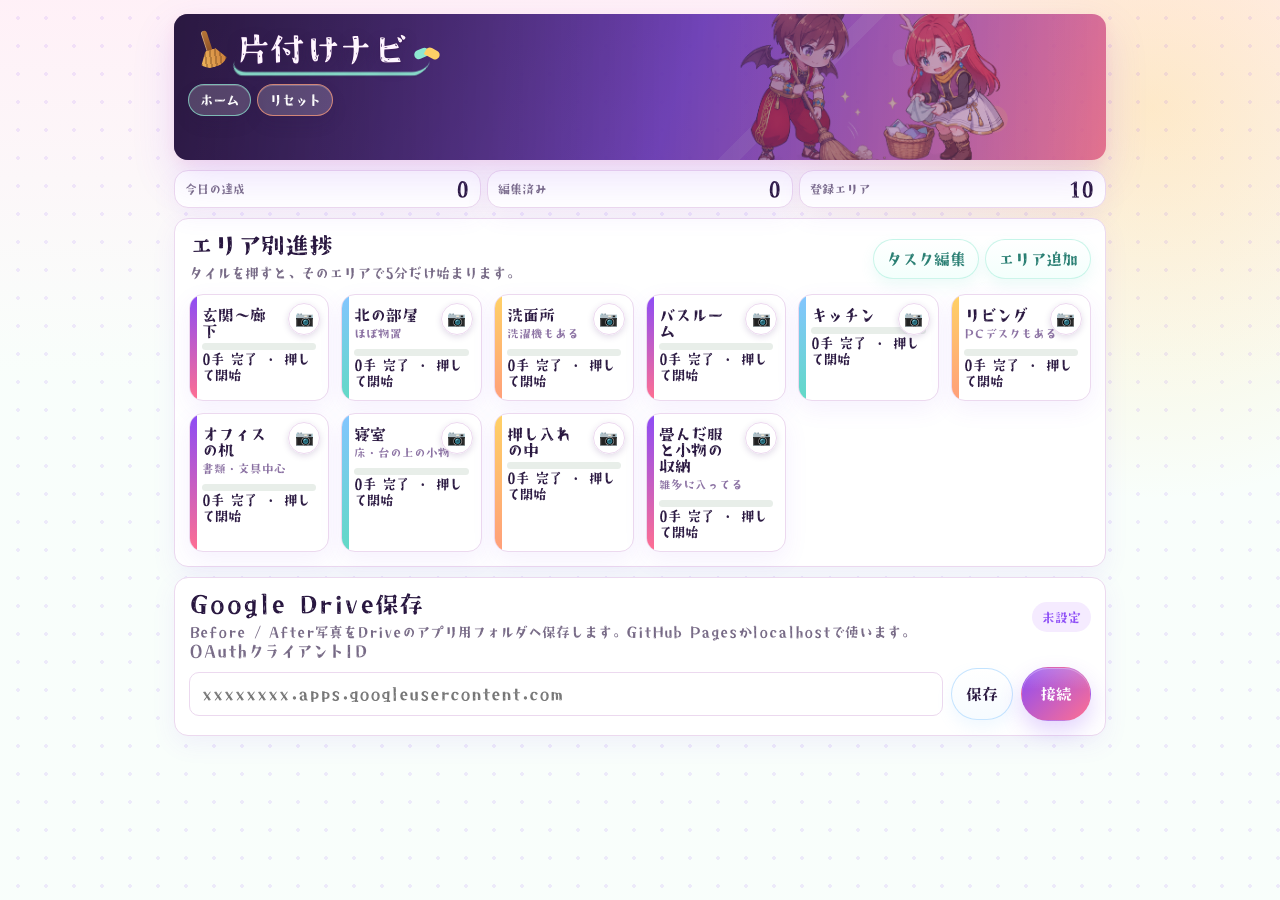
==== commit de87fd19: "Rebuild areas around real rooms and add ideal-state photo per area - Replace the abstract area set w" ====
--- a/index.html
+++ b/index.html
@@ -26,6 +26,7 @@
             </h1>
             <div class="header-tools">
               <button class="header-action" id="homeButton" type="button">ホーム</button>
+              <button class="header-action install-action hidden" id="installButton" type="button">インストール</button>
               <button class="header-action hidden" id="headerResumeButton" type="button">再開</button>
               <button class="header-action" id="resetButton" type="button">リセット</button>
             </div>
@@ -127,7 +128,7 @@
               <h2 id="taskText">ゴミを3つ捨てる</h2>
             </div>
             <div class="rpg-coach" aria-live="polite">
-              <img class="run-mascot" id="runMascot" src="assets/chibi-broom.png" alt="ジーン">
+              <img class="run-mascot" id="runMascot" src="assets/coach/gene-task.png" alt="ジーン">
               <div class="rpg-bubble">
                 <span class="rpg-name" id="coachName">ジーン</span>
                 <p id="coachLine">ぼくが次の一手だけ出します。ここだけ見れば大丈夫です。</p>
@@ -140,14 +141,17 @@
             <button class="secondary-button" id="skipButton" type="button">スキップ</button>
             <button class="secondary-button" id="endButton" type="button">終了</button>
           </div>
-          <div class="completion-pop hidden" id="completionPop" aria-live="polite">できた</div>
+          <div class="completion-pop hidden" id="completionPop" aria-live="polite">
+            <img id="completionMascot" src="assets/coach/nadia-celebrate.png" alt="ナディア">
+            <span id="completionLine">できた！今の一手、勝ち！</span>
+          </div>
         </section>
 
         <section class="screen" id="summaryScreen" aria-labelledby="summaryTitle">
           <div class="summary-hero">
             <div class="summary-mascots" aria-hidden="true">
-              <img src="assets/chibi-broom.png" alt="">
-              <img src="assets/chibi-laundry.png" alt="">
+              <img id="summaryGeneMascot" src="assets/coach/gene-ending.png" alt="">
+              <img id="summaryNadiaMascot" src="assets/coach/nadia-celebrate.png" alt="">
             </div>
             <div class="summary-dialogues" aria-live="polite">
               <p class="summary-dialogue gene-line" id="summaryGeneDialogue">
@@ -240,6 +244,21 @@
       </form>
     </dialog>
 
+    <dialog id="idealDialog">
+      <form method="dialog" class="dialog-body">
+        <h2 id="idealDialogTitle">理想の状態</h2>
+        <p class="panel-note" id="idealDialogHint">このエリアの「ここまで戻したい」を1枚撮っておけます。</p>
+        <img class="preview hidden" id="idealPreview" alt="理想の状態">
+        <p class="panel-note" id="idealEmptyText">まだ写真は登録されていません。</p>
+        <label class="photo-start-button" for="idealInput">写真を撮る / 選ぶ</label>
+        <input class="visually-hidden" id="idealInput" type="file" accept="image/*" capture="environment">
+        <div class="dialog-actions">
+          <button class="secondary-button hidden" id="idealDeleteButton" type="button">削除</button>
+          <button class="primary-button" value="cancel" type="submit">閉じる</button>
+        </div>
+      </form>
+    </dialog>
+
     <script src="app.js"></script>
   </body>
 </html>
--- a/styles.css
+++ b/styles.css
@@ -329,6 +329,11 @@
   background: rgba(255, 209, 102, 0.24);
 }
 
+.install-action {
+  border-color: rgba(142, 232, 209, 0.86);
+  background: rgba(142, 232, 209, 0.24);
+}
+
 #resetButton {
   border-color: rgba(255, 159, 122, 0.72);
 }
@@ -562,7 +567,46 @@
 
 .area-card strong {
   display: block;
-  margin-bottom: 10px;
+  margin-bottom: 4px;
+  padding-right: 36px;
+}
+
+.area-subtitle {
+  display: block;
+  margin-bottom: 8px;
+  color: rgba(91, 55, 125, 0.72);
+  font-weight: 600;
+  font-size: 0.72rem;
+  line-height: 1.2;
+}
+
+.area-ideal-btn {
+  position: absolute;
+  right: 8px;
+  top: 8px;
+  z-index: 2;
+  width: 32px;
+  height: 32px;
+  display: grid;
+  place-items: center;
+  padding: 0;
+  border: 1.5px solid var(--line);
+  border-radius: 999px;
+  background: rgba(255, 255, 255, 0.9);
+  color: var(--ink);
+  font-size: 0.95rem;
+  cursor: pointer;
+  box-shadow: 0 2px 6px rgba(91, 55, 125, 0.18);
+}
+
+.area-ideal-btn.set {
+  background: linear-gradient(135deg, #cdebd5, #b8e0f6);
+  border-color: rgba(91, 55, 125, 0.4);
+}
+
+.area-ideal-btn:focus-visible {
+  outline: 2px solid var(--coral);
+  outline-offset: 2px;
 }
 
 .progress-track {
@@ -972,14 +1016,35 @@
 .completion-pop {
   position: fixed;
   inset: auto 0 24px;
-  width: fit-content;
+  z-index: 130;
+  display: flex;
+  width: min(360px, calc(100vw - 28px));
   margin: auto;
-  padding: 12px 18px;
+  padding: 8px 14px 8px 8px;
+  align-items: center;
+  gap: 8px;
+  border: 3px double rgba(91, 55, 125, 0.72);
   border-radius: 999px;
-  background: var(--gold);
+  background:
+    linear-gradient(180deg, rgba(255, 255, 255, 0.96), rgba(255, 248, 223, 0.98));
   color: #352a0d;
   font-weight: 900;
   box-shadow: var(--shadow);
+  opacity: 0;
+  pointer-events: none;
+}
+
+.completion-pop img {
+  width: 54px;
+  height: 54px;
+  flex: 0 0 auto;
+  object-fit: contain;
+  filter: drop-shadow(0 7px 10px rgba(40, 22, 63, 0.15));
+}
+
+.completion-pop span {
+  min-width: 0;
+  line-height: 1.35;
 }
 
 .toast {
@@ -1001,7 +1066,7 @@
 }
 
 .completion-pop.show {
-  animation: pop 800ms ease-out;
+  animation: pop 1200ms ease-out forwards;
 }
 
 .summary-hero {
@@ -1155,8 +1220,8 @@
     opacity: 0;
     transform: translateY(12px) scale(0.94);
   }
-  20%,
-  70% {
+  12%,
+  82% {
     opacity: 1;
     transform: translateY(0) scale(1);
   }
